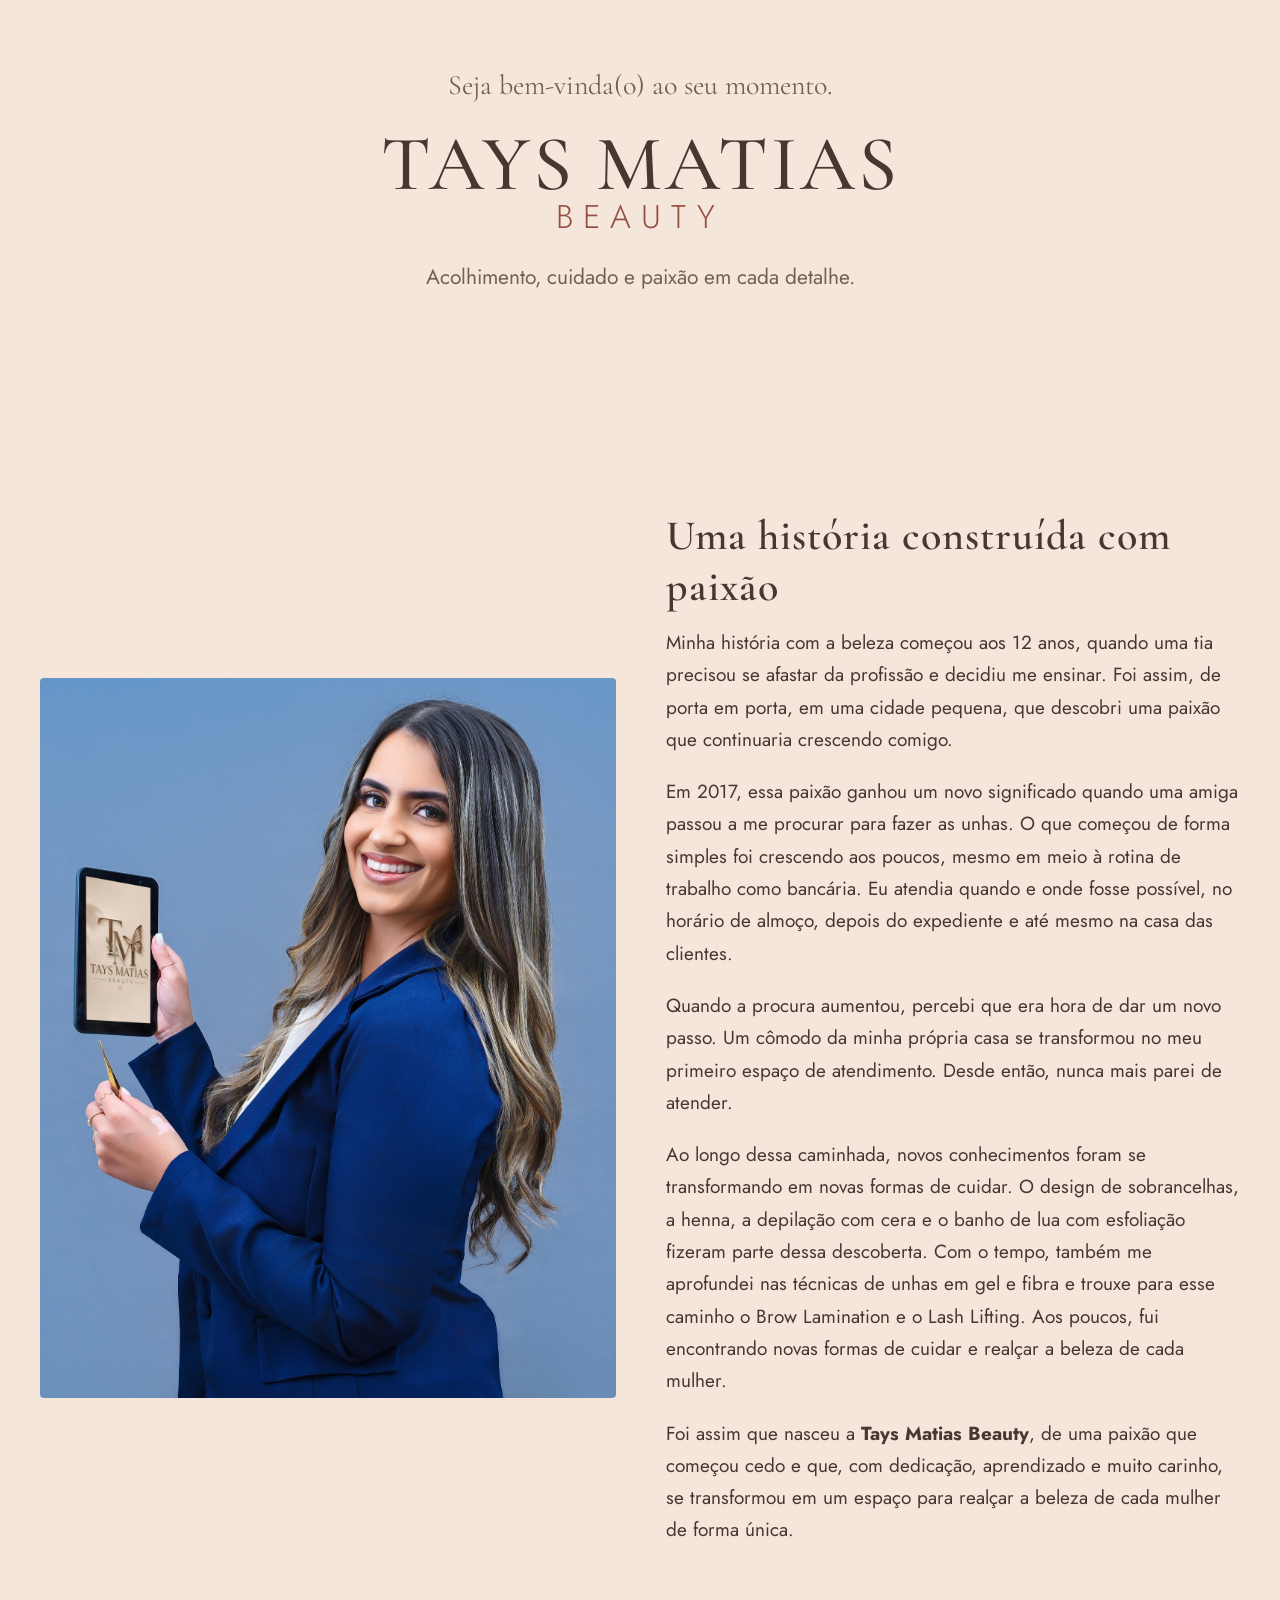
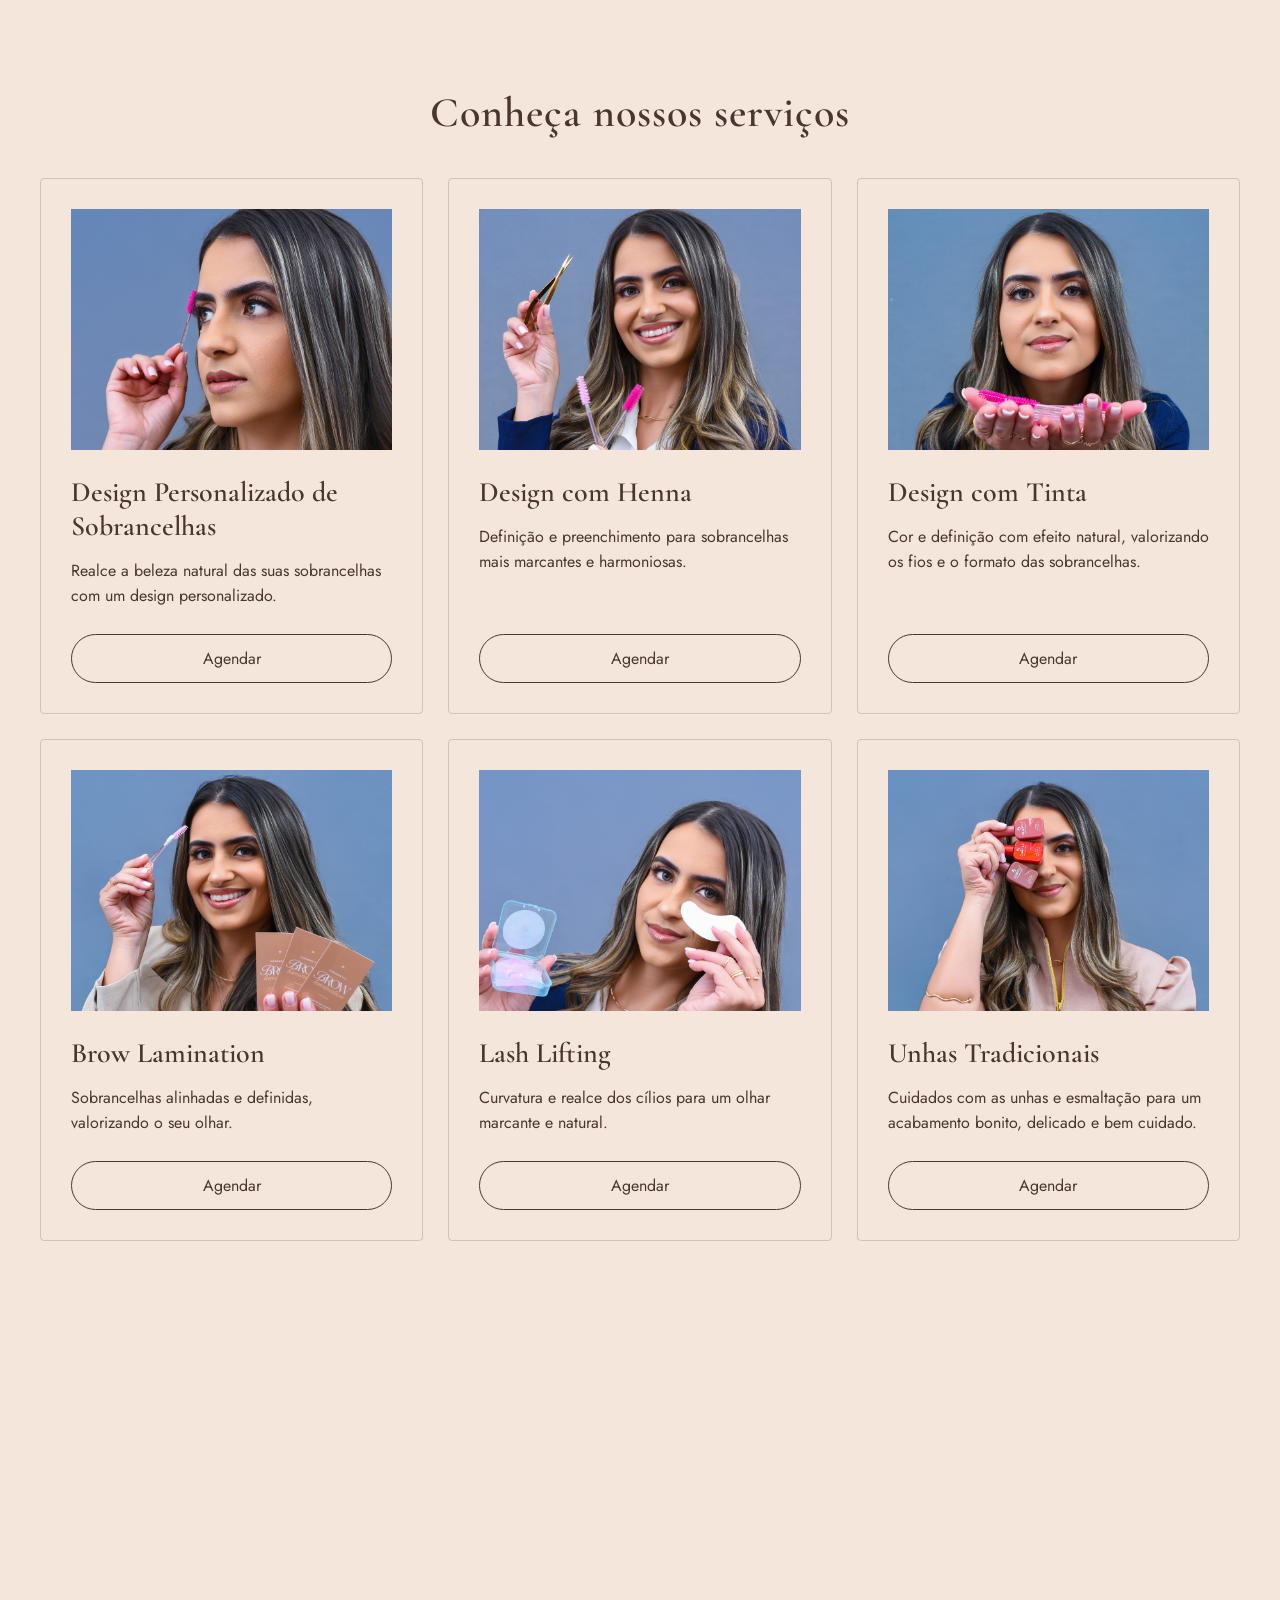
==== public/index.html @ 7db68344 "feat: adiciona versão estática para publicação" ====
<!doctype html>
<html lang="pt-br">

<head>
    <meta charset="UTF-8">
    <meta name="viewport" content="width=device-width, initial-scale=1">

    <title>Tays Matias Beauty</title>

    <link rel="preconnect" href="https://fonts.googleapis.com">
    <link rel="preconnect" href="https://fonts.gstatic.com" crossorigin>

    <link
        href="https://fonts.googleapis.com/css2?family=Cormorant+Garamond:wght@400;500;600;700&family=Jost:wght@300;400;500&display=swap"
        rel="stylesheet">

    <link
        rel="stylesheet"
        href="https://cdnjs.cloudflare.com/ajax/libs/font-awesome/6.5.2/css/all.min.css">

    <link rel="stylesheet" href="static/css/style.css">
</head>

<body>

    <main>

        <!-- HERO -->

        <section class="hero">

            <div class="hero-content">

                <p class="welcome">
                    Seja bem-vinda(o)
                    ao seu momento.
                </p>

                <h1>
                    TAYS MATIAS
                    <span>BEAUTY</span>
                </h1>

                <p class="subtitle">
                    Acolhimento, cuidado e paixão em cada detalhe.
                </p>

            </div>

        </section>


        <!-- SOBRE -->

        <section class="sobre">

            <div class="sobre-content">

                <div class="sobre-foto reveal-left">

                    <img
                        src="static/img/tays-profissional.jpg"
                        alt="Tays Matias">

                </div>

                <div class="sobre-texto reveal-right">

                    <h2>
                        Uma história construída com paixão
                    </h2>

                    <p>
                        Minha história com a beleza começou aos 12 anos, quando uma tia precisou se afastar da
                        profissão e decidiu me ensinar. Foi assim, de porta em porta, em uma cidade pequena, que
                        descobri uma paixão que continuaria crescendo comigo.
                    </p>

                    <p>
                        Em 2017, essa paixão ganhou um novo significado quando uma amiga passou a me procurar para
                        fazer as unhas. O que começou de forma simples foi crescendo aos poucos, mesmo em meio à rotina
                        de trabalho como bancária. Eu atendia quando e onde fosse possível, no horário de almoço,
                        depois do expediente e até mesmo na casa das clientes.
                    </p>

                    <p>
                        Quando a procura aumentou, percebi que era hora de dar um novo passo. Um cômodo da minha própria
                        casa se transformou no meu primeiro espaço de atendimento. Desde então, nunca mais parei de
                        atender.
                    </p>

                    <p>
                        Ao longo dessa caminhada, novos conhecimentos foram se transformando em novas formas de cuidar.
                        O design de sobrancelhas, a henna, a depilação com cera e o banho de lua com esfoliação fizeram
                        parte dessa descoberta. Com o tempo, também me aprofundei nas técnicas de unhas em gel e fibra e
                        trouxe para esse caminho o Brow Lamination e o Lash Lifting.
                        Aos poucos, fui encontrando novas formas de cuidar e realçar a beleza de cada mulher.
                    </p>

                    <p>
                        Foi assim que nasceu a <strong>Tays Matias Beauty</strong>, de uma paixão que começou cedo e
                        que, com dedicação, aprendizado e muito carinho, se transformou em um espaço para realçar a
                        beleza de cada mulher de forma única.
                    </p>

                </div>

            </div>

        </section>


        <!-- SERVIÇOS -->

        <section id="servicos" class="servicos">

            <h2 class="reveal">
                Conheça nossos serviços
            </h2>

            <div class="servicos-container">


                <!-- DESIGN PERSONALIZADO -->

                <div class="servico-card reveal">

                    <div class="servico-foto">

                        <img
                            src="static/img/design-personalizado.jpg"
                            alt="Design Personalizado">

                    </div>

                    <h3>Design Personalizado de Sobrancelhas</h3>

                    <p>
                        Realce a beleza natural das suas sobrancelhas
                        com um design personalizado.
                    </p>

                    <a
                        href="#"
                        class="botao-agendar"
                        data-servico="Design Personalizado de Sobrancelhas">
                        Agendar
                    </a>

                </div>


                <!-- DESIGN COM HENNA -->

                <div class="servico-card reveal">

                    <div class="servico-foto">

                        <img
                            src="static/img/design-henna.jpg"
                            alt="Design com Henna">

                    </div>

                    <h3>Design com Henna</h3>

                    <p>
                        Definição e preenchimento para sobrancelhas mais marcantes e harmoniosas.
                    </p>

                    <a
                        href="#"
                        class="botao-agendar"
                        data-servico="Design com Henna">
                        Agendar
                    </a>

                </div>


                <!-- DESIGN COM TINTA -->

                <div class="servico-card reveal">

                    <div class="servico-foto">

                        <img
                            src="static/img/design-tinta.jpg"
                            alt="Design com Tinta">

                    </div>

                    <h3>Design com Tinta</h3>

                    <p>
                        Cor e definição com efeito natural, valorizando os fios e o formato das sobrancelhas.
                    </p>

                    <a
                        href="#"
                        class="botao-agendar"
                        data-servico="Design com Tinta">
                        Agendar
                    </a>

                </div>


                <!-- BROW LAMINATION -->

                <div class="servico-card reveal">

                    <div class="servico-foto">

                        <img
                            src="static/img/brow-lamination.jpg"
                            alt="Brow Lamination">

                    </div>

                    <h3>Brow Lamination</h3>

                    <p>
                        Sobrancelhas alinhadas e definidas,
                        valorizando o seu olhar.
                    </p>

                    <a
                        href="#"
                        class="botao-agendar"
                        data-servico="Brow Lamination">
                        Agendar
                    </a>

                </div>


                <!-- LASH LIFTING -->

                <div class="servico-card reveal">

                    <div class="servico-foto">

                        <img
                            src="static/img/lash-lifting.jpg"
                            alt="Lash Lifting">

                    </div>

                    <h3>Lash Lifting</h3>

                    <p>
                        Curvatura e realce dos cílios para
                        um olhar marcante e natural.
                    </p>

                    <a
                        href="#"
                        class="botao-agendar"
                        data-servico="Lash Lifting">
                        Agendar
                    </a>

                </div>


                <!-- UNHAS TRADICIONAIS -->

                <div class="servico-card reveal">

                    <div class="servico-foto">

                        <img
                            src="static/img/unhas-tradicionais.jpg"
                            alt="Unhas Tradicionais">

                    </div>

                    <h3>Unhas Tradicionais</h3>

                    <p>
                        Cuidados com as unhas e esmaltação para um acabamento bonito,
                        delicado e bem cuidado.
                    </p>

                    <a
                        href="#"
                        class="botao-agendar"
                        data-servico="Unhas Tradicionais">
                        Agendar
                    </a>

                </div>


                <!-- BANHO DE GEL -->

                <div class="servico-card reveal">

                    <div class="servico-foto">

                        <img
                            src="static/img/banho-gel.jpg"
                            alt="Banho de Gel">

                    </div>

                    <h3>Banho de Gel</h3>

                    <p>
                        Uma camada de gel sobre as unhas naturais
                        para proporcionar mais resistência e um acabamento impecável.
                    </p>

                    <a
                        href="#"
                        class="botao-agendar"
                        data-servico="Banho de Gel">
                        Agendar
                    </a>

                </div>


                <!-- BLINDAGEM -->

                <div class="servico-card reveal">

                    <div class="servico-foto">

                        <img
                            src="static/img/blindagem.jpg"
                            alt="Blindagem">

                    </div>

                    <h3>Blindagem</h3>

                    <p>
                        Proteção e fortalecimento das unhas naturais,
                        ajudando a manter o esmalte bonito por mais tempo.
                    </p>

                    <a
                        href="#"
                        class="botao-agendar"
                        data-servico="Blindagem">
                        Agendar
                    </a>

                </div>


                <!-- EPILAÇÃO -->

                <div class="servico-card reveal">

                    <div class="servico-foto">

                        <img
                            src="static/img/depilacao.jpg"
                            alt="Epilação">

                    </div>

                    <h3>(D) Epilação</h3>

                    <p>
                        Remoção dos pelos de forma cuidadosa,
                        proporcionando uma pele mais lisinha, macia e bem cuidada.
                    </p>

                    <a
                        href="#"
                        class="botao-agendar"
                        data-servico="(D) Epilação">
                        Agendar
                    </a>

                </div>


                <!-- BANHO DE LUA -->

                <div class="servico-card reveal">

                    <div class="servico-foto">

                        <img
                            src="static/img/banho-lua.jpg"
                            alt="Banho de Lua">

                    </div>

                    <h3>Banho de Lua</h3>

                    <p>
                        Um momento de cuidado para deixar a pele macia,
                        iluminada e com um toque suave.
                    </p>

                    <a
                        href="#"
                        class="botao-agendar"
                        data-servico="Banho de Lua">
                        Agendar
                    </a>

                </div>

            </div>

        </section>


        <!-- CONTATO -->

        <section id="contato" class="contato">

            <div class="contato-content reveal">

                <h2>Nossos contatos</h2>

                <p>
                    Para agendamentos, dúvidas ou mais informações,
                    entre em contato pelos canais abaixo.
                </p>

                <div class="contato-links">

                    <a href="#"
                       class="contato-item"
                        id="contato-whatsapp">
                        <i class="fa-brands fa-whatsapp"></i>

                        WhatsApp

                    </a>

                    <a
                        href="https://www.instagram.com/taysmatias.beauty/"
                        target="_blank"
                        class="contato-item">

                        <i class="fa-brands fa-instagram"></i>

                        Instagram

                    </a>

                </div>

            </div>

        </section>

    </main>


    <script src="static/js/script.js"></script>

</body>

</html>
---- public/static/css/style.css ----
* {
    margin: 0;
    padding: 0;
    box-sizing: border-box;
}

body{
    font-family: Jost, sans-serif;
    background-color: #f5e6dc;
    color: #4a3630;
}

/* HERO */

.hero{
    min-height: 50vh;
    display: flex;
    justify-content: center;
    align-items: center;
    text-align: center;
    padding: 50px 20px 30px;
}

.hero-content{
    max-width: 700px;
    transform: translateY(-40px);
    animation: heroEntrada 1.1s ease forwards;
}

.welcome{
    font-family: 'Cormorant Garamond', serif;
    font-size: 28px;
    color: #765e55;
    margin-bottom: 25px;
}

.hero h1{
    font-family: 'Cormorant Garamond', serif;
    font-size: 78px;
    font-weight: 500;
    line-height: 0.95;
    letter-spacing: 3px;
    margin-bottom: 30px;
}

.hero h1 span{
    display: block;
    font-family: 'Jost', sans-serif;
    font-size: 0.42em;
    color: #954f41;
    font-weight: 300;
    letter-spacing: 10px;
}

.subtitle{
    font-size: 21px;
    color: #765e55;
    margin-bottom: 30px;
}

/* SOBRE */

.sobre{
    padding: 60px 20px;
}

.sobre-content{
    max-width: 1200px;
    margin: 0 auto;
    display: flex;
    align-items: center;
    gap: 50px;
}

.sobre-foto,
.sobre-texto{
    flex: 1;
}

.sobre-foto{
    flex: 0 0 48%;
}

.sobre-foto img{
    width: 100%;
    height: auto;
    display: block;
    object-fit: cover;
    object-position: center;
    border-radius: 4px;
    transition:
        transform 0.6s ease,
        box-shadow 0.6s ease;
}

.sobre-content p{
    margin-bottom: 20px;
    line-height: 1.7;
    font-size: 19px;
}

.sobre h2,
.servicos h2{
    font-family: 'Cormorant Garamond', serif;
    font-size: 42px;
    font-weight: 600;
    letter-spacing: 1px;
    margin-bottom: 15px;
}

/* SERVIÇOS */

.servicos{
    padding: 60px 20px;
}

.servicos h2{
    text-align: center;
}

.servicos-container{
    max-width: 1200px;
    margin: 40px auto 0;
    display: grid;
    grid-template-columns: repeat(3, 1fr);
    gap: 25px;
}

.servico-foto{
    max-width: 100%;
    aspect-ratio: 4/3;
    overflow: hidden;
    margin-bottom: 25px;
}

.servico-foto img{
    width: 100%;
    height: auto;
    object-fit: cover;
    object-position: center;
    display: block;
    transition: transform 0.7s ease;
}

.servico-card{
    padding: 30px;
    border: 1px solid rgba(74,54,48,0.2);
    border-radius: 4px;
    display: flex;
    flex-direction: column;
}

.servico-card h3{
    font-family: 'Cormorant Garamond', serif;
    font-size: 28px;
    font-weight: 600;
    margin-bottom: 15px;
}

.servico-card p{
    font-size: 16px;
    line-height: 1.6;
    margin-bottom: 25px;
}

.botao-agendar{
    display: inline-block;
    text-decoration: none;
    color: #4a3630;
    border: 1px solid #4a3630;
    padding: 12px 25px;
    text-align: center;
    margin-top: auto;
    border-radius: 25px;
    transition:
        background-color 0.3s,
        color 0.3s ease,
        transform 0.3s ease;
}

.botao-agendar:hover{
    background-color: #4a3630;
    color: #f5e6dc;
    transform: translateY(-5px);
    box-shadow: 0 8px 15px rgba(74,54,48,0.2);
}

.botao-agendar:active{
    background-color: #4a3630;
    color: #f5e6dc;
    transform: translateY(-3px);
}

/* CONTATO */

.contato{
    padding: 80px 20px;
}

.contato-content{
    max-width: 800px;
    margin: 0 auto;
    text-align: center;
}

.contato-content h2{
    font-family: 'Cormorant Garamond', serif;
    font-size: 42px;
    font-weight: 600;
    margin-bottom: 20px;
}

.contato-content p{
    font-size: 18px;
    line-height: 1.7;
    margin-bottom: 35px;
}

.contato-links{
    display: flex;
    justify-content: center;
    gap: 20px;
}

.contato-item{
    display: inline-block;
    text-decoration: none;
    color: #4a3630;
    border: 1px solid #4a3630;
    padding: 12px 28px;
    border-radius: 25px;
    transition:
        background-color 0.3s ease,
        color 0.3s ease,
        transform 0.3s ease,
        box-shadow 0.3s ease;
}

.contato-item i{
    font-size: 20px;
}

.contato-item:hover{
    background-color: #4a3630;
    color: #f5e6dc;
    transform: translateY(-5px);
    box-shadow: 0 8px 15px rgba(74,54,48,0.2);
}

.contato-item:active{
    background-color: #4a3630;
    color: #f5e6dc;
    transform: translateY(-3px);
}

/* ANIMAÇÕES DE ROLAGEM */

@keyframes heroEntrada{
    from{
        opacity: 0;
        transform: translateY(-15px);
    }

    to{
        opacity: 1;
        transform: translateY(-40px);
    }
}

.reveal{
    opacity: 0;
    transform: translateY(45px);
    transition:
        opacity 0.8s ease,
        transform 0.8s ease;
}

.reveal.active{
    opacity: 1;
    transform: translateY(0);
}

.reveal-left{
    opacity: 0;
    transform: translateX(-60px);
    transition:
        opacity 0.9s ease,
        transform 0.9s ease;
}

.reveal-left.active{
    opacity: 1;
    transform: translateX(0);
}

.reveal-right{
    opacity: 0;
    transform: translateX(60px);
    transition:
        opacity 0.9s ease,
        transform 0.9s ease;
}

.reveal-right.active{
    opacity: 1;
    transform: translateX(0);
}

.servico-card.reveal{
    opacity: 0;
    transform: scale(0.96);
    transition:
        opacity 0.7s ease,
        transform 0.7s ease,
        box-shadow 0.4s ease,
        border-color 0.4s ease;
}

.servico-card.reveal.active{
    opacity: 1;
    transform: scale(1);
}

.servico-card.reveal.active:hover{
    transform: translateY(-6px);
    box-shadow: 0 14px 30px rgba(74,54,48,0.12);
    border-color: rgba(74,54,48,0.35);
}

.servico-card:hover .servico-foto img{
    transform: scale(1.04);
}

.sobre-foto img:hover{
    transform: scale(1.015);
    box-shadow: 0 15px 35px rgba(74,54,48,0.12);
}

/* CELULAR */

@media (max-width: 600px){

    .hero{
        min-height: 50vh;
        padding: 30px 20px;
    }
    
    .hero h1{
        font-size: 48px;
        letter-spacing: 2px;
    }

    .hero h1 span{
        letter-spacing: 6px;
    }

    .welcome{
        font-size: 24px;
        margin-bottom: 20px;
    }

    .subtitle{
        font-size: 18px;
    }

    .sobre{
        padding: 40px 20px;
    }

    .sobre-content{
        flex-direction: column;
        gap: 30px;
    }

    .sobre-content p{
        font-size: 17px;
    }

    .sobre-foto{
        flex: 1;
        width: 100%;
    }

    .sobre h2,
    .servicos h2{
        font-size: 36px;
    }

    .servicos{
        padding: 40px 20px;
    }

    .servicos-container{
        grid-template-columns: 1fr;
        gap: 20px;
    }

    .servico-card{
        padding: 25px;
    }

    .contato{
        padding: 60px 20px;
    }

    .contato-content h2{
        font-size: 36px;
    }

    .contato-links{
        flex-direction: column;
        align-items: center;
    }

    .contato-item{
        width: 220px;
    }

    .reveal{
        transform: translateY(25px);
    }

    .reveal-left,
    .reveal-right{
        transform: translateY(30px);
    }

    .reveal.active,
    .reveal-left.active,
    .reveal-right.active{
        transform: translateY(0);
    }

    .servico-card:hover{
        transform: none;
        box-shadow: none;
    }

    .servico-card:hover .servico-foto img{
        transform: none;
    }
}

/* ACESSIBILIDADE */

@media (prefers-reduced-motion: reduce){

    .reveal,
    .reveal-left,
    .reveal-right{
        opacity: 1;
        transform: none;
        transition: none;
    }

    .hero-content{
        animation: none;
    }
}
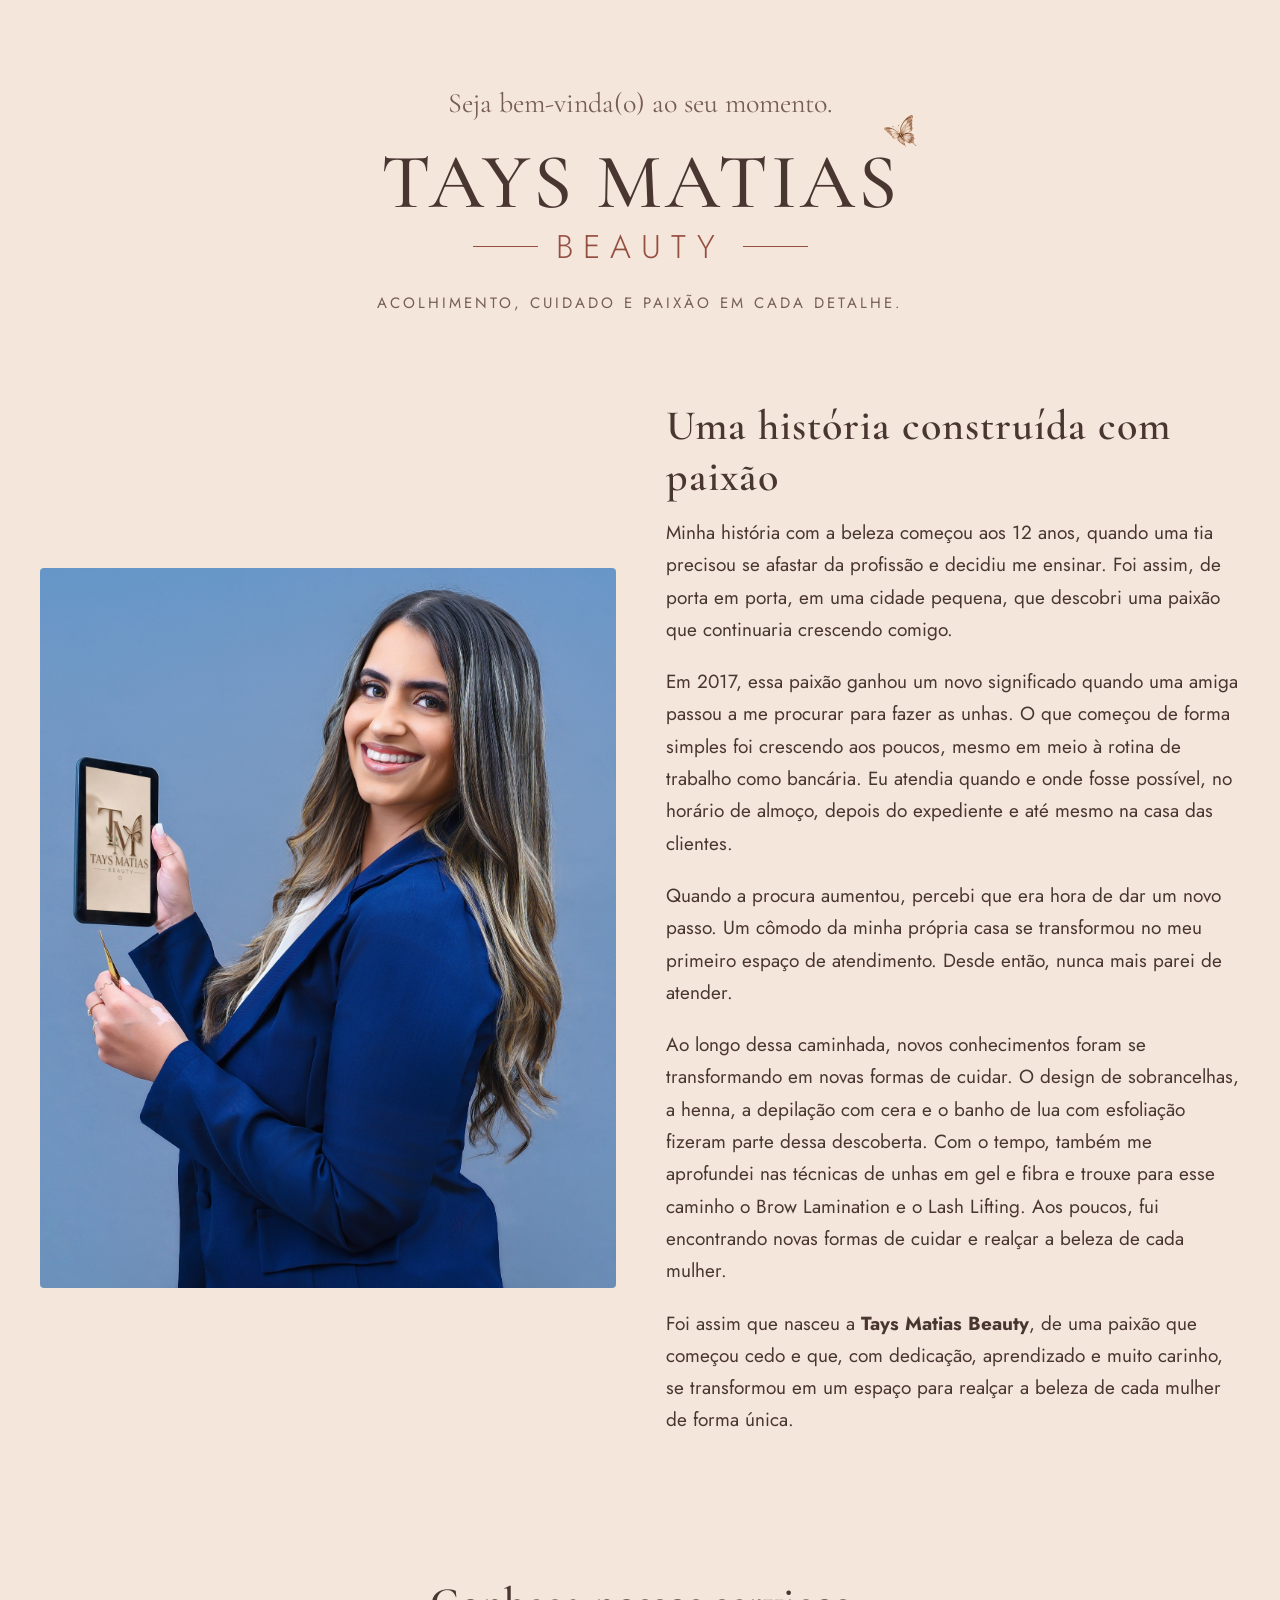
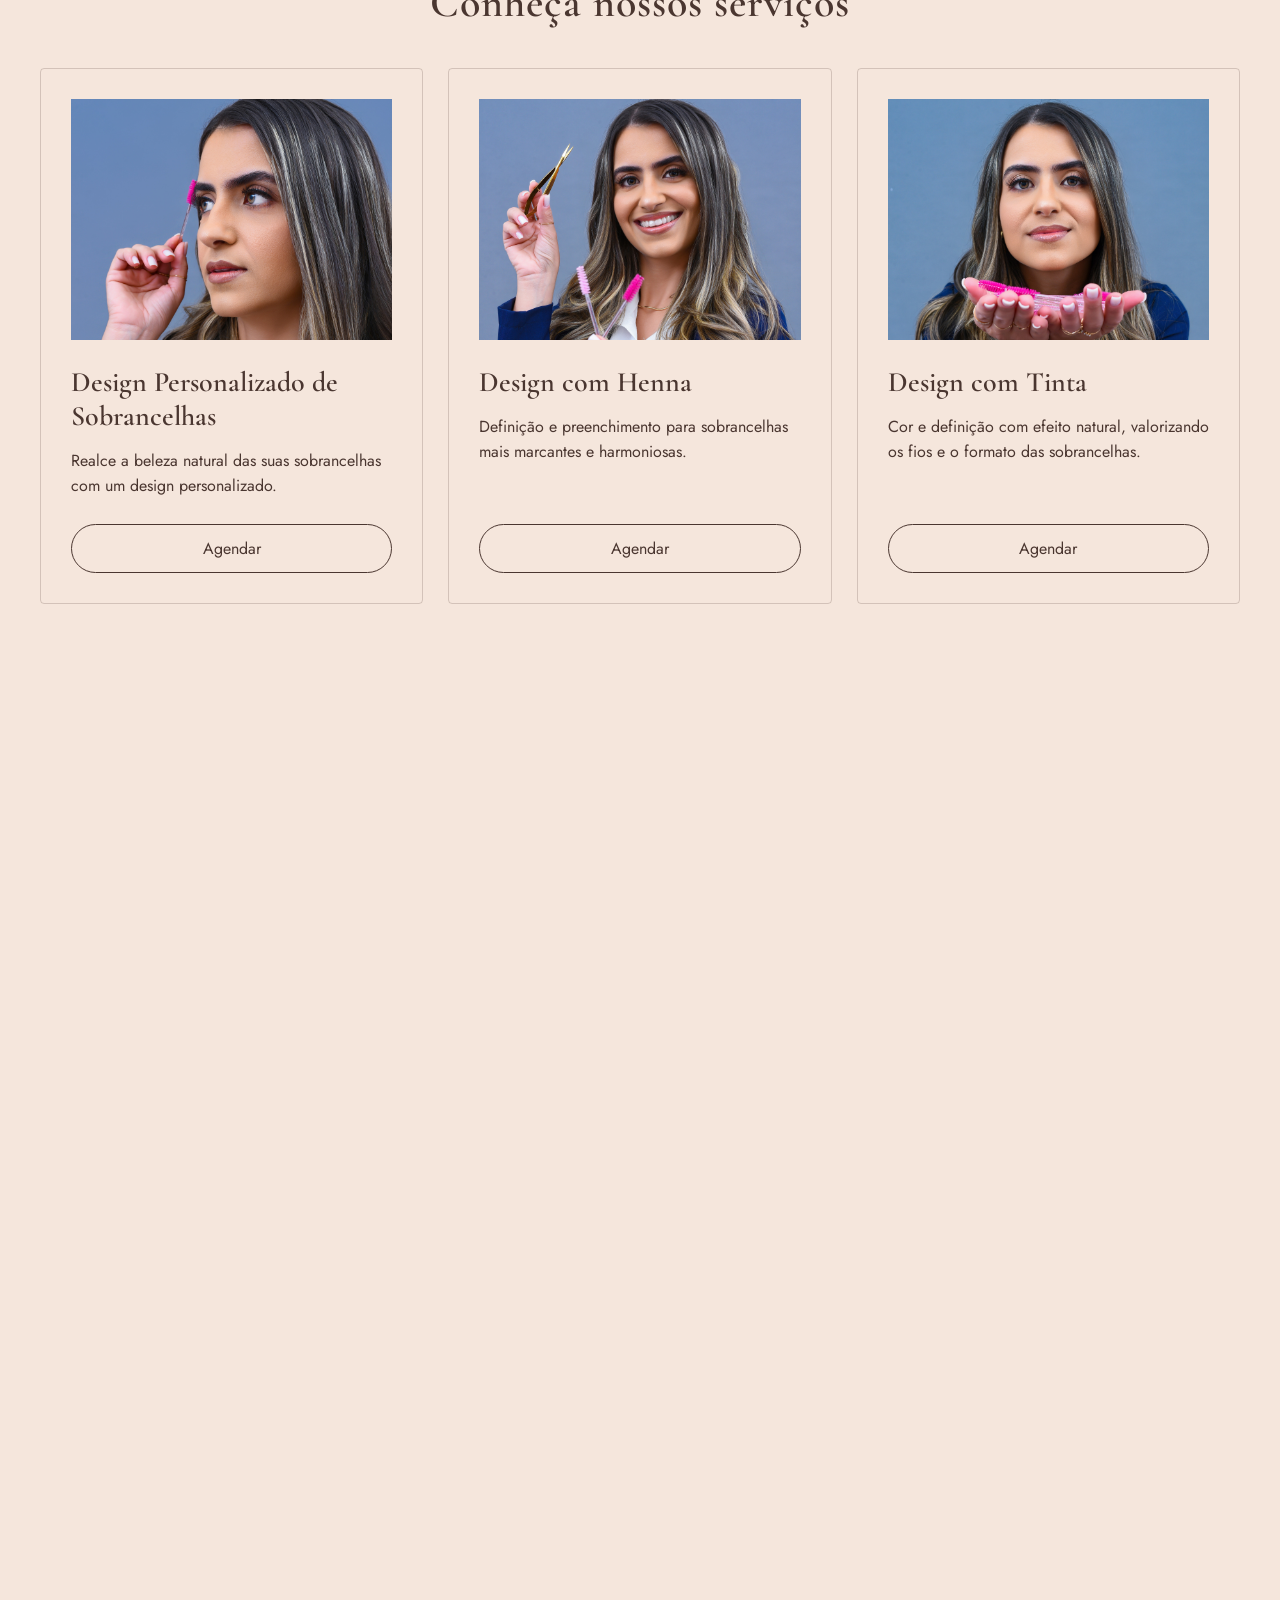
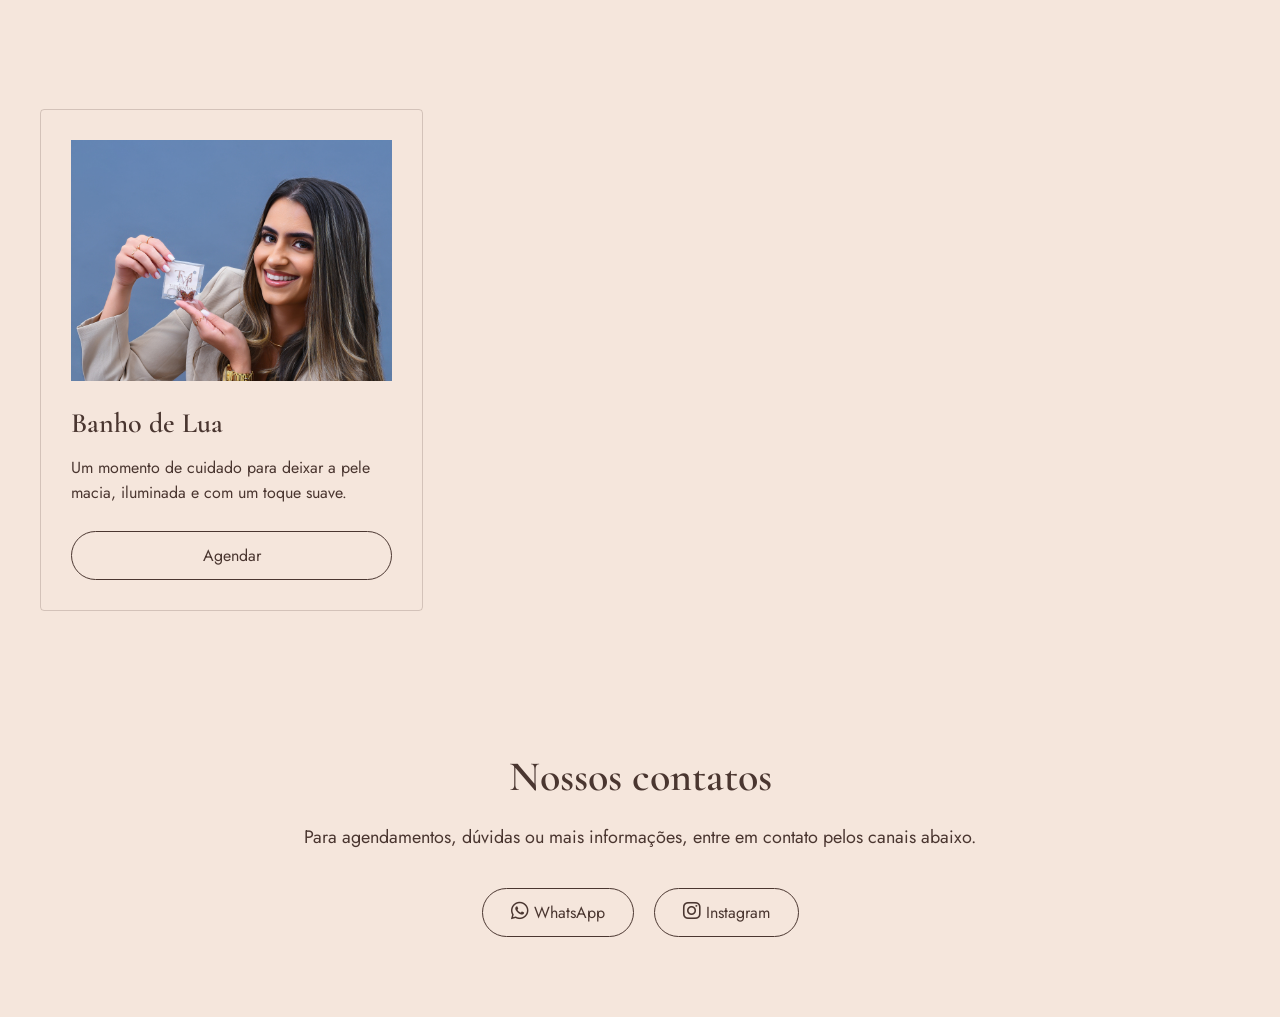
==== commit 813fe876: "feat: melhora visual e experiência mobile" ====
--- a/public/index.html
+++ b/public/index.html
@@ -37,8 +37,17 @@
                 </p>
 
                 <h1>
-                    TAYS MATIAS
-                    <span>BEAUTY</span>
+                    <span class="logo-nome">
+                        TAYS MATIAS
+
+                        <img
+                            src="static/img/borboleta.png"
+                            alt=""
+                            class="logo-borboleta"
+                        >
+                    </span>    
+
+                    <span class="beauty">BEAUTY</span>
                 </h1>
 
                 <p class="subtitle">
--- a/public/static/css/style.css
+++ b/public/static/css/style.css
@@ -18,13 +18,27 @@
     justify-content: center;
     align-items: center;
     text-align: center;
-    padding: 50px 20px 30px;
+    padding: 45px 20px 15px;
 }
 
 .hero-content{
     max-width: 700px;
     transform: translateY(-40px);
     animation: heroEntrada 1.1s ease forwards;
+}
+
+.logo-nome{
+    position: relative;
+    display: inline-block;
+    white-space: nowrap;
+}
+
+.logo-borboleta{
+    position: absolute;
+    width: 55px;
+    right: -25px;
+    top: -32px;
+    pointer-events: none;
 }
 
 .welcome{
@@ -43,25 +57,42 @@
     margin-bottom: 30px;
 }
 
-.hero h1 span{
-    display: block;
+.hero h1 .beauty{
+    display: flex;
+    align-items: center;
+    justify-content: center;
+    gap: 18px;
     font-family: 'Jost', sans-serif;
     font-size: 0.42em;
     color: #954f41;
     font-weight: 300;
     letter-spacing: 10px;
+    margin-top: 12px;
+}
+
+.hero h1 .beauty:before,
+.hero h1 .beauty:after{
+    content: "";
+    width: 65px;
+    height: 1px;
+    background-color: #954f41;
 }
 
 .subtitle{
-    font-size: 21px;
+    font-family: 'Jost', sans-serif;
+    font-size: 15px;
+    font-weight: 400;
+    text-transform: uppercase;
+    letter-spacing: 3px;
     color: #765e55;
-    margin-bottom: 30px;
+    margin-bottom: 0;
 }
 
 /* SOBRE */
 
 .sobre{
-    padding: 60px 20px;
+    padding: 20px 20px 60px;
+    margin-top: -70px;
 }
 
 .sobre-content{
@@ -173,7 +204,7 @@
     margin-top: auto;
     border-radius: 25px;
     transition:
-        background-color 0.3s,
+        background-color 0.3s ease,
         color 0.3s ease,
         transform 0.3s ease;
 }
@@ -342,29 +373,37 @@
 
     .hero{
         min-height: 50vh;
-        padding: 30px 20px;
-    }
-    
+        padding: 30px 20px 10px;
+    }
+
     .hero h1{
         font-size: 48px;
         letter-spacing: 2px;
     }
 
-    .hero h1 span{
+    .hero h1 .beauty{
         letter-spacing: 6px;
     }
 
+    .logo-borboleta{
+        width: 42px;
+        right: -15px;
+        top: -23px;
+    }
+
     .welcome{
-        font-size: 24px;
-        margin-bottom: 20px;
+        font-size: 20px;
+        margin-bottom: 24px;
     }
 
     .subtitle{
-        font-size: 18px;
+        font-size: 10px;
+        letter-spacing: 2px;
     }
 
     .sobre{
-        padding: 40px 20px;
+        padding: 15px 20px 40px;
+        margin-top: -50px;
     }
 
     .sobre-content{
@@ -387,16 +426,41 @@
     }
 
     .servicos{
-        padding: 40px 20px;
+        padding: 50px 15px;
     }
 
     .servicos-container{
-        grid-template-columns: 1fr;
-        gap: 20px;
+        grid-template-columns: repeat(2, 1fr);
+        gap: 12px;
+        margin-top: 30px;
     }
 
     .servico-card{
-        padding: 25px;
+        padding: 12px;
+    }
+
+    .servico-card h3{
+        font-size: 21px;
+        margin-bottom: 10px;
+    }
+
+    .servico-card p{
+        font-size: 14px;
+    }
+
+    .servico-foto{
+        margin-bottom: 15px;
+    }
+
+    .botao-agendar{
+        background-color: #4a3630;
+        color: #f5e6dc;
+        padding: 10px 12px;
+    }
+
+    .botao-agendar:hover{
+        transform: none;
+        box-shadow: none;
     }
 
     .contato{
@@ -414,6 +478,8 @@
 
     .contato-item{
         width: 220px;
+        background-color: #4a3630;
+        color: #f5e6dc;
     }
 
     .reveal{
@@ -423,6 +489,12 @@
     .reveal-left,
     .reveal-right{
         transform: translateY(30px);
+    }
+
+    .reveal,
+    .reveal-left,
+    .reveal-right{
+        transition-duration: 0.25s;
     }
 
     .reveal.active,
@@ -436,9 +508,25 @@
         box-shadow: none;
     }
 
-    .servico-card:hover .servico-foto img{
+    .servico-card:hover .servico-foto img {
         transform: none;
     }
+}
+
+/* DISPOSITIVOS TOUCH*/
+
+@media (hover: none), (pointer: coarse){
+        .botao-agendar,
+        .contato-item{
+            background-color: #4a3630;
+            color: #f5e6dc;
+        }
+
+        .botao-agendar:hover,
+        .contato-item:hover{
+            transform: none;
+            box-shadow: none;
+        }
 }
 
 /* ACESSIBILIDADE */
